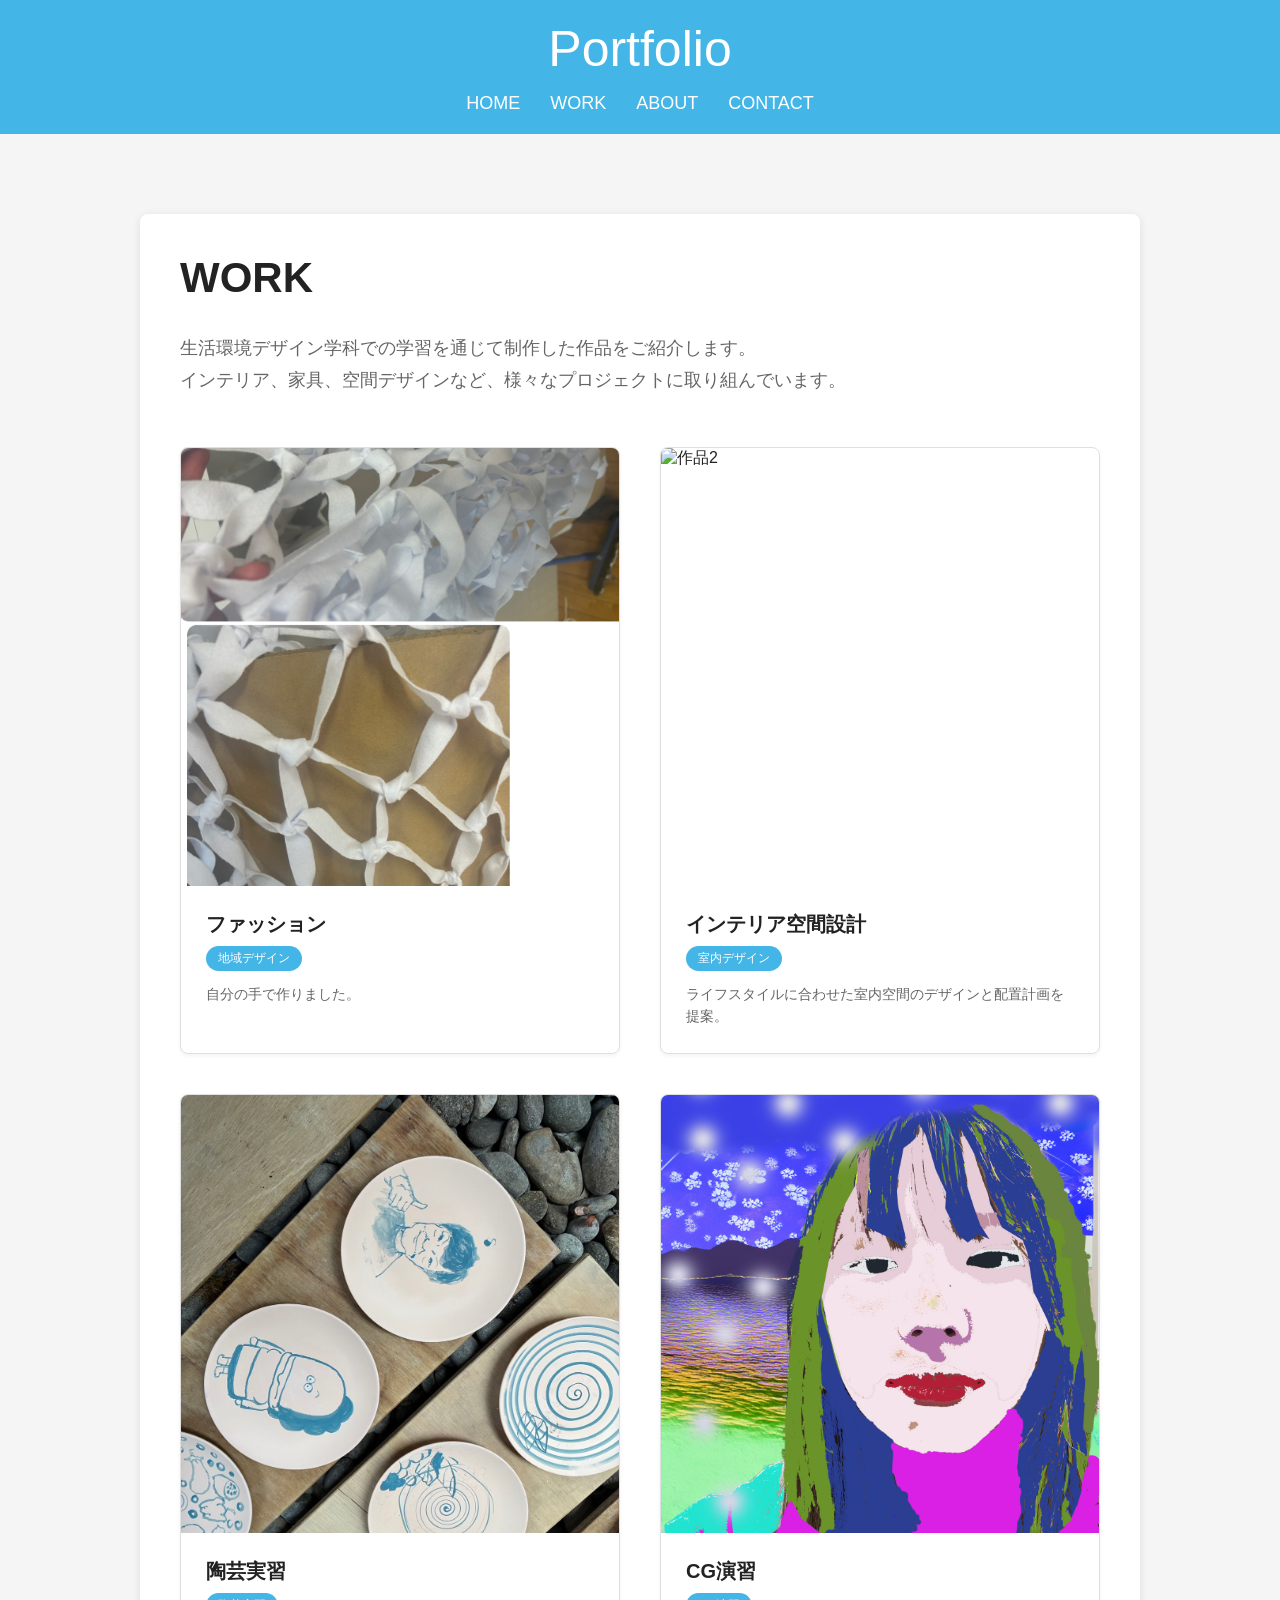
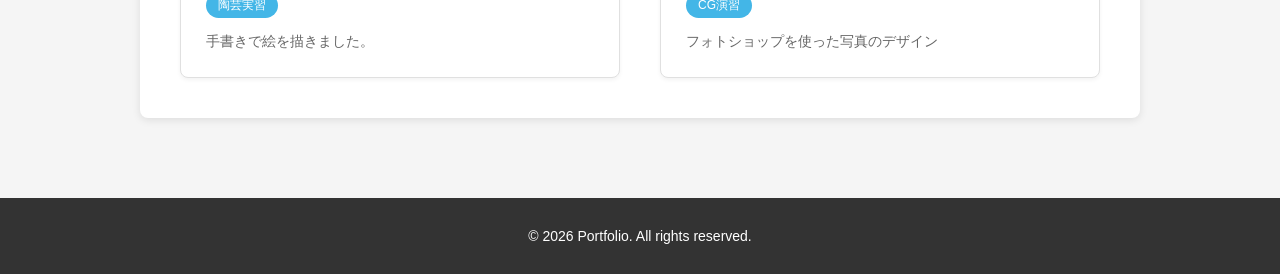
==== work.html @ b3827965 "Add files via upload" ====
<!DOCTYPE html>
<html lang="ja">
<head>
    <meta charset="UTF-8">
    <meta name="viewport" content="width=device-width, initial-scale=1.0">
    <title>作品 - Portfolio</title>
    <link rel="stylesheet" href="style.css">
</head>
<body>

<header>
    <h1>Portfolio</h1>
    <nav>
        <ul>
            <li><a href="index.html#home">HOME</a></li>
            <li><a href="work.html">WORK</a></li>
            <li><a href="index.html#about">ABOUT</a></li>
            <li><a href="contact.html">CONTACT</a></li>
        </ul>
    </nav>
</header>

<section id="work-hero">
</section>

<section id="work-page">
    <h2>WORK</h2>
    <p class="work-intro">
        生活環境デザイン学科での学習を通じて制作した作品をご紹介します。<br>
        インテリア、家具、空間デザインなど、様々なプロジェクトに取り組んでいます。
    </p>

    <div class="work-grid">
        <div class="work-card">
            <img src="image/h.JPG" alt="作品1">
            <div class="work-info">
                <h3>ファッション</h3>
                <p class="work-category">地域デザイン</p>
                <p class="work-description">
                    自分の手で作りました。
                </p>
            </div>
        </div>

        <div class="work-card">
            <img src="image/IMG_1591.HEIC" alt="作品2">
            <div class="work-info">
                <h3>インテリア空間設計</h3>
                <p class="work-category">室内デザイン</p>
                <p class="work-description">
                    ライフスタイルに合わせた室内空間のデザインと配置計画を提案。
                </p>
            </div>
        </div>

        <div class="work-card">
            <img src="image/IMG_3323.JPG" alt="作品3">
            <div class="work-info">
                <h3>陶芸実習</h3>
                <p class="work-category">陶芸実習</p>
                <p class="work-description">
                    手書きで絵を描きました。
                </p>
            </div>
        </div>

        <div class="work-card">
            <img src="image/0831.JPG" alt="作品4">
            <div class="work-info">
                <h3>CG演習</h3>
                <p class="work-category">CG演習
                </p>
                <p class="work-description">
                    フォトショップを使った写真のデザイン
                </p>
            </div>
        </div>

        
    </div>
</section>

<footer>
    <p>&copy; 2026 Portfolio. All rights reserved.</p>
</footer>

</body>
</html>
---- style.css ----
*{
    margin:0;
    padding:0;
    box-sizing:border-box;
    font-family: "Yu Gothic", sans-serif;
}

body{
    background:#f5f5f5;
    color:#222;
}

header{
    background:#43B6E7;
    color:white;
    height:auto;
    display:flex;
    flex-direction:column;
    justify-content:center;
    align-items:center;
    padding:20px 0;
}

header h1{
    font-size:50px;
    font-weight:300;
    margin:0;
}

header nav ul{
    display:flex;
    gap:30px;
    margin-top:15px;
    list-style:none;
}

header nav a{
    color:white;
    text-decoration:none;
    font-size:18px;
}

header nav a:hover{
    opacity:0.8;
}

section{
    width:80%;
    max-width:1000px;
    margin:80px auto;
}

section h2{
    font-size:42px;
    margin-bottom:30px;
}

#home img{
    width:100%;
    aspect-ratio: 16 / 9;
    object-fit: cover;
    border-radius:8px;
}

#work-hero{
    width:100%;
}

#work-hero img{
    width:100%;
    height:400px;
    object-fit:cover;
    display:block;
}

#about p{
    font-size:20px;
    line-height:2;
}

.trip-item{
    display:flex;
    align-items:center;
    gap:40px;
    margin:80px 0;
}

.trip-item img{
    width:350px;
    border-radius:10px;
}

.trip-item .text{
    flex:1;
}

.trip-item h3{
    font-size:30px;
    margin-bottom:15px;
}

.trip-item p{
    font-size:18px;
    line-height:1.8;
}

.reverse{
    flex-direction:row-reverse;
}

/* Contact Page Styles */
#contact-page{
    background:white;
    padding:40px;
    border-radius:8px;
    box-shadow:0 2px 8px rgba(0,0,0,0.1);
}

.contact-intro{
    font-size:18px;
    color:#666;
    margin-bottom:40px;
    line-height:1.8;
}

.contact-form{
    display:flex;
    flex-direction:column;
    gap:25px;
}

.form-group{
    display:flex;
    flex-direction:column;
    gap:8px;
}

.form-group label{
    font-size:16px;
    font-weight:500;
    color:#333;
}

.required{
    color:#e74c3c;
    margin-left:3px;
}

.form-group input,
.form-group textarea{
    padding:12px 15px;
    border:1px solid #ddd;
    border-radius:6px;
    font-size:16px;
    font-family:inherit;
    transition:border-color 0.3s;
}

.form-group input:focus,
.form-group textarea:focus{
    outline:none;
    border-color:#43B6E7;
    box-shadow:0 0 0 3px rgba(67, 182, 231, 0.1);
}

.form-group textarea{
    resize:vertical;
    min-height:150px;
}

.submit-btn{
    background:#43B6E7;
    color:white;
    border:none;
    padding:14px 30px;
    font-size:16px;
    font-weight:500;
    border-radius:6px;
    cursor:pointer;
    transition:background 0.3s, transform 0.2s;
    margin-top:15px;
}

.submit-btn:hover{
    background:#2a9dd1;
    transform:translateY(-2px);
}

.submit-btn:active{
    transform:translateY(0);
}

footer{
    background:#333;
    color:white;
    text-align:center;
    padding:30px;
    margin-top:80px;
    font-size:14px;
}

/* Work Page Styles */
#work-page{
    background:white;
    padding:40px;
    border-radius:8px;
    box-shadow:0 2px 8px rgba(0,0,0,0.1);
}

.work-intro{
    font-size:18px;
    color:#666;
    margin-bottom:50px;
    line-height:1.8;
}

.work-grid{
    display:grid;
    grid-template-columns:repeat(auto-fit, minmax(300px, 1fr));
    gap:40px;
}

.work-card{
    background:white;
    border:1px solid #e0e0e0;
    border-radius:8px;
    overflow:hidden;
    transition:transform 0.3s, box-shadow 0.3s;
    box-shadow:0 2px 4px rgba(0,0,0,0.05);
}

.work-card:hover{
    transform:translateY(-8px);
    box-shadow:0 8px 16px rgba(0,0,0,0.15);
}

.work-card img{
    width:100%;
    aspect-ratio:1 / 1;
    object-fit:cover;
    display:block;
}

.work-info{
    padding:25px;
}

.work-card h3{
    font-size:20px;
    margin-bottom:8px;
    color:#222;
}

.work-category{
    display:inline-block;
    background:#43B6E7;
    color:white;
    padding:4px 12px;
    border-radius:20px;
    font-size:12px;
    font-weight:500;
    margin-bottom:12px;
}

.work-description{
    font-size:14px;
    color:#666;
    line-height:1.6;
}

@media(max-width:768px){

header{
    padding:15px 0;
}

header h1{
    font-size:32px;
}

header nav ul{
    gap:20px;
}

section{
    width:90%;
    margin:50px auto;
}

section h2{
    font-size:30px;
}

.trip-item,
.reverse{
    flex-direction:column;
}

.trip-item img{
    width:100%;
}

#about p{
    font-size:16px;
}

.work-grid{
    grid-template-columns:1fr;
    gap:30px;
}

.work-card h3{
    font-size:18px;
}

.work-intro{
    font-size:16px;
}

}

.trip-item{
    opacity:0;
    transform:translateY(40px);
    transition:.8s;
}

.trip-item.show{
    opacity:1;
    transform:translateY(0);
}
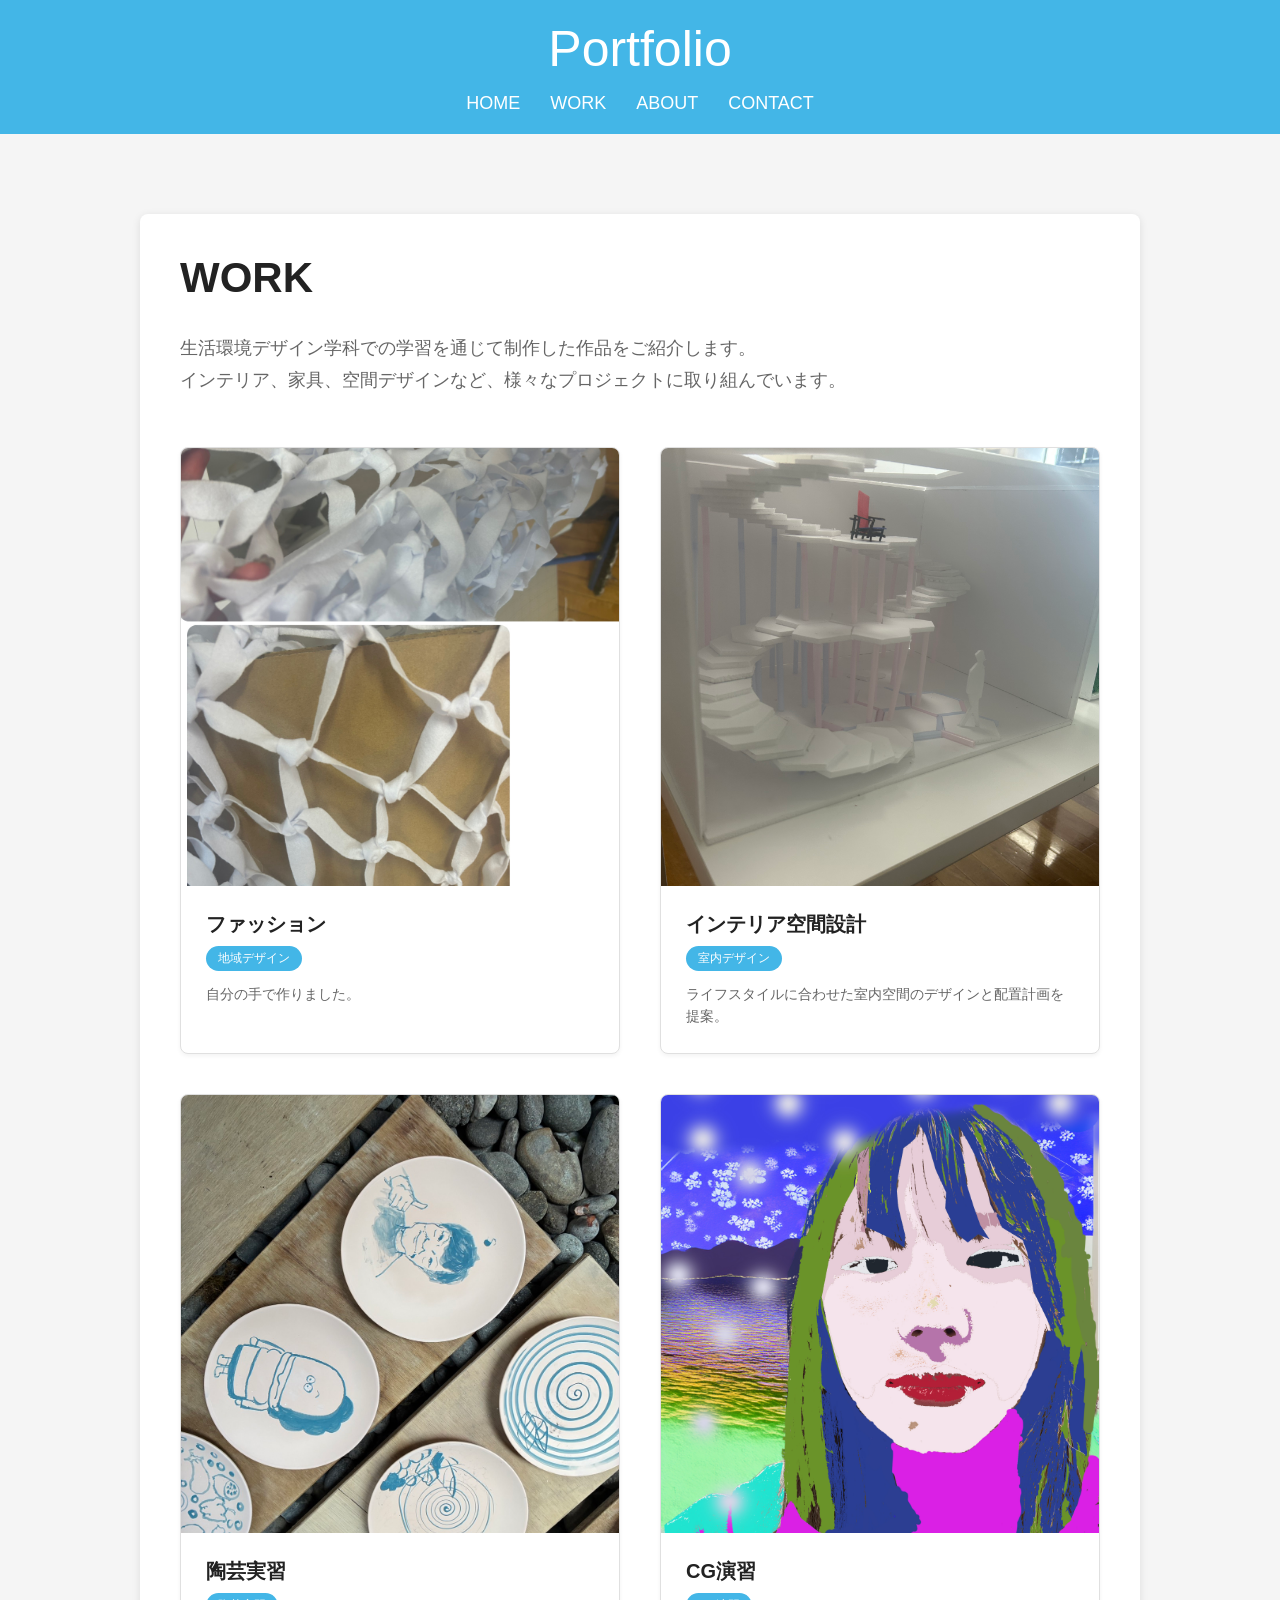
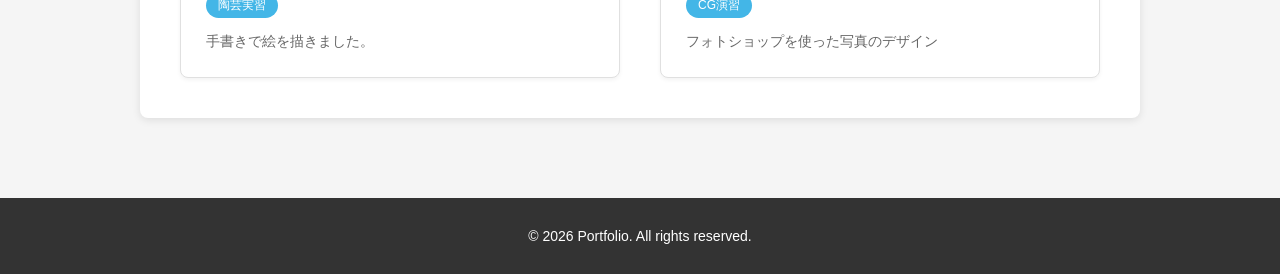
==== commit 0d6275d8: "Add files via upload" ====
--- a/work.html
+++ b/work.html
@@ -43,7 +43,7 @@
         </div>
 
         <div class="work-card">
-            <img src="image/IMG_1591.HEIC" alt="作品2">
+            <img src="image/IMG_1591.jpg" alt="作品2">
             <div class="work-info">
                 <h3>インテリア空間設計</h3>
                 <p class="work-category">室内デザイン</p>
